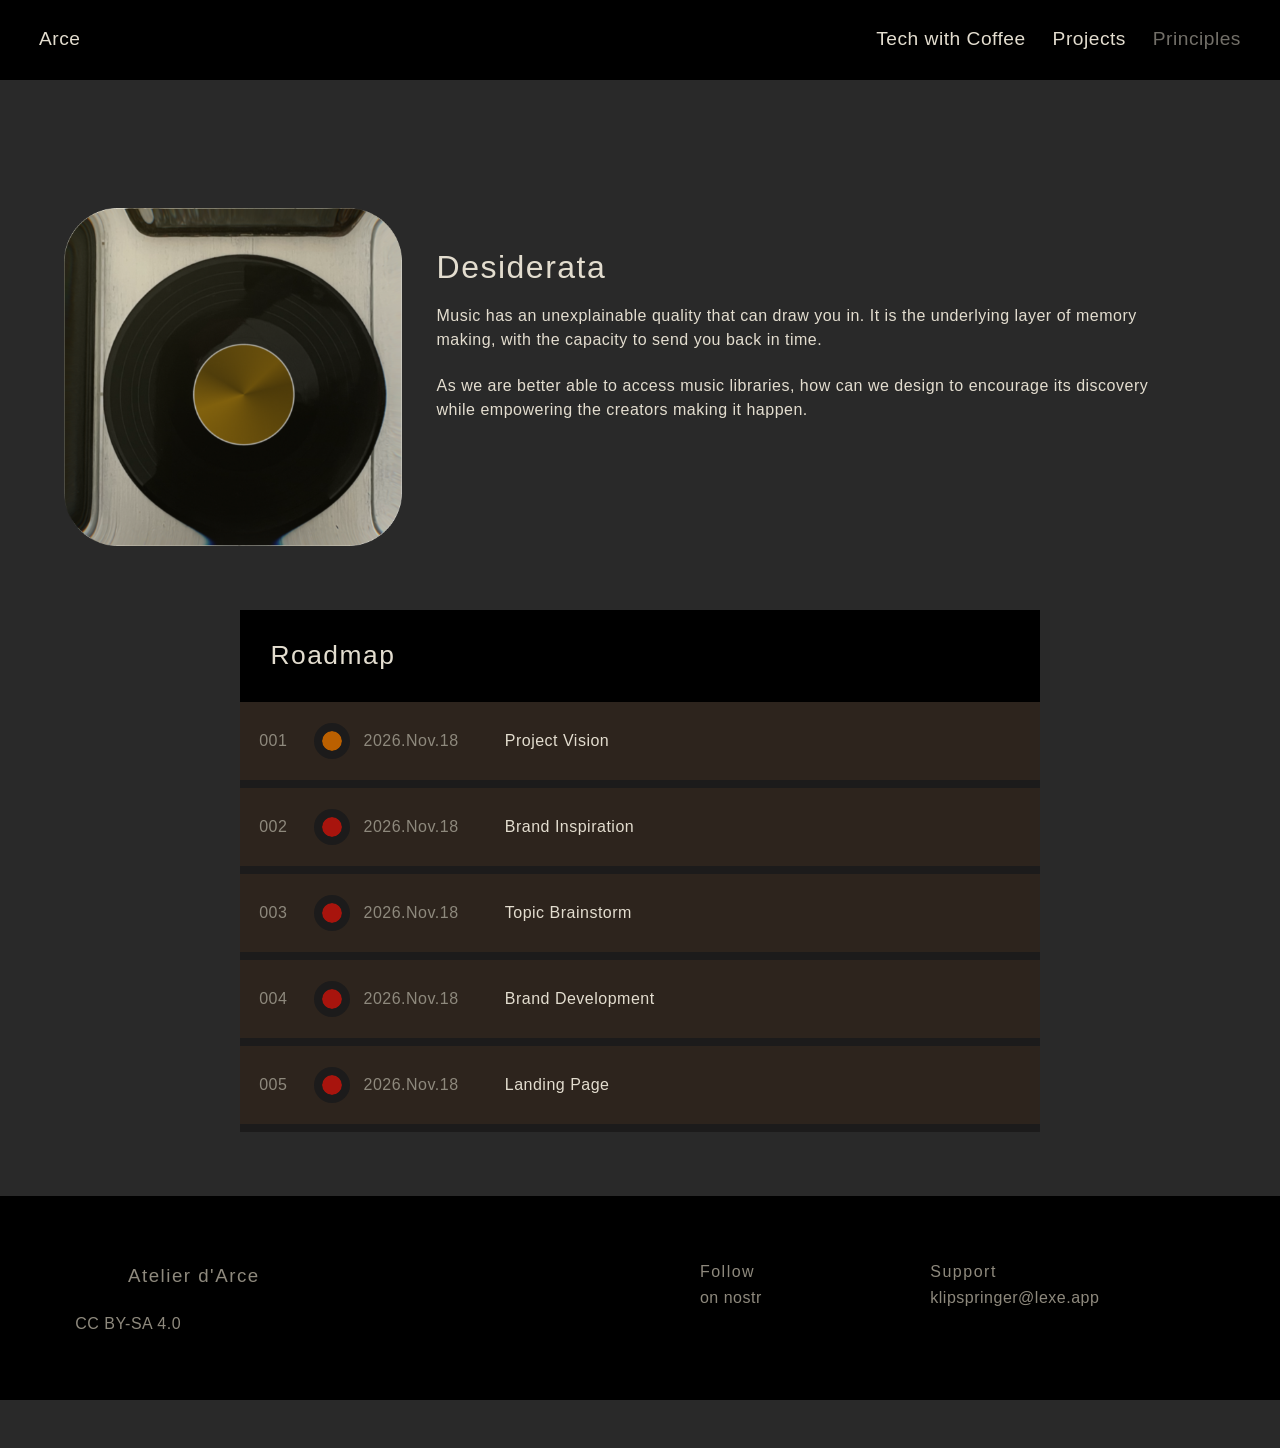
==== projects/desiderata/index.html @ 09f1104c "Project page starter" ====
<!DOCTYPE html>
<html lang="en">
	<head>
		<meta charset="UTF-8">
		<meta name="viewport" content="width=device-width, initial-scale=1.0">
		<title>Desiderata</title>
		<link rel="stylesheet" href="../../assets/styles/arce-styles.css">
	</head>
	<body itemscope itemtype= "https://schema.org/publisher">
		<!--- find your way --->
		<nav id="nav">
			<div class="nav-container">
				<div itemprop="creator" class="name">
					<a href="../../index.html" alt="home">Arce</a>
				</div>
				<ul class="nav-categories">
					<li class="nav-item">
						<a href="../../index.html#field-notes" alt="Tech Over Coffee">Tech with Coffee
						</a>
					</li>
					<li class="nav-item">
						<a href="../../index.html#projects" alt="Projects">Projects
						</a>
					</li>
					<li class="nav-item greyed-out">
						<a href="#principles" alt="Principles">Principles
						</a>
					</li>
					
				</ul>
			</div>
		</nav>
		<!--- header --->
		<header id="project">
			<div class="project">
				<div class="project-image">
					<img src="../../assets/images/projects/project-card-desiderata.png">
				</div>
				<div class="project-description">
					<h1 itemprop="" class="">Desiderata</h1>
					<p itemprop="" class="">Music has an unexplainable quality that can draw you in. It is the underlying layer of memory making, with the capacity to send you back in time.</p>
					<p>As we are better able to access music libraries, how can we design to encourage its discovery while empowering the creators making it happen.</p>
				</div>
			</div>
		</header>
		<!--- latest blog entry --->
		<section id="roadmap">
			<!--- title --->
			<div class="roadmap">
				<h2>Roadmap</h2>
			</div>
			<!--- entry 001 --->
			<div class="roadmap-data">
				<div class="roadmap-series"><p>001</p></div>
				<div class="roadmap-radio">
					<span class="circle set"></span>
					<div class="roadmap-date"><p>&nbsp; 2026.Nov.18</p></div>
				</div>
				<!--- title --->
				<div class="roadmap-entry"><p>Project Vision</p></div>
			</div>
			<!--- entry 002 --->
			<div class="roadmap-data">
				<div class="roadmap-series"><p>002</p></div>
				<div class="roadmap-radio">
					<span class="circle ready"></span>
					<div class="roadmap-date"><p>&nbsp; 2026.Nov.18</p></div>
				</div>
				<!--- title --->
				<div class="roadmap-entry"><p>Brand Inspiration</p></div>
			</div>
			<!--- entry 003 --->
			<div class="roadmap-data">
				<div class="roadmap-series"><p>003</p></div>
				<div class="roadmap-radio">
					<span class="circle ready"></span>
					<div class="roadmap-date"><p>&nbsp; 2026.Nov.18</p></div>
				</div>
				<!--- title --->
				<div class="roadmap-entry"><p>Topic Brainstorm</p></div>
			</div>
			<!--- entry 004 --->
			<div class="roadmap-data">
				<div class="roadmap-series"><p>004</p></div>
				<div class="roadmap-radio">
					<span class="circle ready"></span>
					<div class="roadmap-date"><p>&nbsp; 2026.Nov.18</p></div>
				</div>
				<!--- title --->
				<div class="roadmap-entry"><p>Brand Development</p></div>
			</div>
			<!--- entry 005 --->
			<div class="roadmap-data">
				<div class="roadmap-series"><p>005</p></div>
				<div class="roadmap-radio">
					<span class="circle ready"></span>
					<div class="roadmap-date"><p>&nbsp; 2026.Nov.18</p></div>
				</div>
				<!--- title --->
				<div class="roadmap-entry"><p>Landing Page</p></div>
			</div>
		</section>
		<footer>
			<div class="footer-container">
				<!--- about --->
				<div class="footer-about">
					<h3 itemprop="about" class="">Atelier d'Arce</h3>
					<span itemprop="" class=""><p></p>
				</span>
			</div>
			<!--- social ---->
			<div class="footer-social">
				<h4 class="">Follow</h4>
				<span itemprop="" class="">
					<a class="" href="https://primal.net/p/npub10c0uh9c9f75hp05l93kd2wf4u8udp2t6h0v8sjzt6u84h473e7fsq4uxz2" target="_bank" Alt="Arce on nostr (Primal)"><p>on nostr</p></a>
				</span>
			</div>
			<!--- support ---->
			<div class="footer-support">
				<h4 class="">Support</h4>
				<span itemprop="" class="">
					<a class="" href=""><p>klipspringer@lexe.app</p></a>
				</span>
			</div>
		</div>
		<div class="footer-container-license">
			<div itemprop="license" class="license">
				<a target="_blank" href="https://creativecommons.org/licenses/by-sa/4.0/">CC BY-SA 4.0</a>
				<img src="https://mirrors.creativecommons.org/presskit/icons/cc.svg" alt="" style="max-width: 1em;margin-left: .2em;">
				<img src="https://mirrors.creativecommons.org/presskit/icons/by.svg" alt="" style="max-width: 1em; margin-left: .2em;">
				<img src="https://mirrors.creativecommons.org/presskit/icons/sa.svg" alt="" style="max-width: 1em; margin-left: .2em;">
		</div>
	</div>
	</footer>
</body>
</html>
---- assets/styles/arce-styles.css ----
*{
	margin: 0;
	padding: 0;
	box-sizing: border-box;
}

html {
	font-family: "Helvetica", sans-serif;
	font-size: 100%;

}

:root {
	/* backgrounds */
	--background: #292929;
	--bar: black;
	--bento: #1F1F1C;
	--notes: #1C1B1B;
	/* text */
	--color-100: #E3DDCF;
	--color-200: #8E897D;
	--color-300: #6C675A;
	--color-400: #2D241D;
	--color-500: #1C1B1B;
	--text-color-nav-hover: #8F6236;
	--text-color-nav-active: GoldenRod;
	--text-color-page: black;
	/* buttons */
	--button-primary: #8F6236;
	--button-secondary: #8E897D;
	--button-text-secondary: #1C1B1B;
	--button-ready: #A8140D;
	--button-set: #BB6000;
	--button-go: #378106;

}

body {
	display: flex;
	flex-direction: column;
	/* Alignment */
	align-items: center;
	justify-items: center;
	/* Colors */
	background-color: var(--background);
	color: var(--color-100);
	font-family: sans-serif;
	margin: 0;
}

h1, h2, h3, h4, h5 {
	font-family: "Garamond", sans-serif;
	font-weight: 400;
	letter-spacing: 1.5px;
	text-align: center;
	padding: .4rem;
}

p, a {
	line-height: 1.5em;
	letter-spacing: .5px;
	padding: .7em;
}

img {
	flex: auto;
	max-width: 100%;
	vertical-align: middle;
	height: auto;
}

.greyed-out {
	pointer-events: none;
	opacity: 0.5;
}

/* finding your way */

nav {
	width: 100%;
	margin-bottom: 5%;
}

.nav-container {
	display: flex;
	justify-content: space-between;
	background-color: var(--bar);
	index: 1;
	padding: 2%;
	font-size: 1.2rem;
}

.nav-container a:link {
	text-decoration: none;
	color: var(--color-100);
}

.nav-container a:visited {
	color: var(--color-200);
	font-weight: normal;
}

.nav-container a:hover {
	color: var(--button-primary);
}

.nav-container a:active {
	color: var(--button-set);
}

.name a, .name a:visited {
	color: var(--color-100);
}

.nav-categories {
	display: flex;
	justify-items: space-between;
	text-decoration: none;
	list-style: none;
}


/* title */

header #about, header #project {
	max-width: 1200px;
	min-width: 0;
	width: 100%;
	display: flex;
	flex-direction: column;
}

header h1 {
	font-size: 2.0rem;
	color: var(--color-100);
}

header h2 { 
	font-size: 1.3rem;
	margin: 0;
	color: var(--color-200);
}

/* sections */
/* what's in a bento box */

#projects {
	display: flex;
	justify-content: center;
	align-content: center;
}

.bento-box { 
	display: grid;
	grid-auto-columns: 200px;
	grid-auto-rows: 200px;
	grid-template-areas: 
	"box-1 box-1 box-2 box-3"
	"box-1 box-1 box-4 box-3";
	gap: .5rem;
	padding: 5%;
}

.box {
	justify-items: center;
	align-items: center;
	object-fit: fill;
}

.box img {
	object-fit: cover;
	width: 100%;
	height: 100%;
}

.box a:hover img {
	border: 1px solid var(--button-primary);
	border-radius: 1.5em;
	box-shadow: 0 0 1px 1px #B8860B;
}

/* projects */
.project {
	display: flex;
	padding: 5%;
}

.project-image img {
}

.project-description {
	padding: 3%;
}

.project-description h1 {
	text-align: left;
	padding-left: 0;
}

.project-description p {
	text-align: left;
	padding-left: 0;
}

/* Roadmap */

section #roadmap {
	display: flex;
	flex-direction: column;
	justify-items: center;
	align-items: center;
	width: 100%;

}

#roadmap {
	display: flex;
	flex-direction: column;
	max-width: 800px;
	width: 100%;
	/* Styling */
	background-color: var(--notes);
	color: var(--color-100);
	min-width: 0;
	margin-bottom: 5%;
}

.roadmap { 
	background-color: var(--bar);
	font-size: 1.1rem;
	padding: 3%;
	margin: 0;
}

.roadmap h2 {
	text-align: left;
}

.roadmap-data {
	display: flex;
	gap: 1rem;
	align-items: center;
	width: 100%;
	padding: 1%;
	background: var(--color-400);
	border-bottom: 8px solid var(--color-500);
}

.roadmap-radio {
	display: inline-flex;
	align-items: center;
	padding: 1%;
}

.roadmap-radio .circle {
	height: 20px;
	width: 20px;
	border-radius: 50%;
}

.roadmap-radio .ready {
	background-color: var(--button-ready);
	outline: 8px solid var(--color-500);
}

.roadmap-radio .set {
	background-color: var(--button-set);
	outline: 8px solid var(--color-500);
}

.roadmap-radio .go {
	background-color: var(--button-go);
	outline: 8px solid var(--color-500);
}

.roadmap-series {
	font-size: 1rem;
	color: var(--color-200);
}

.roadmap-date {
	color: var(--color-200);

}
.roadmap-entry {
	font-size: 1rem;
	font-weight: 400;
}


/* journaling */

article {
	display: flex;
	flex-direction: column;
	justify-items: center;
	align-items: center;
	width: 100%;

}


#field-notes {
	display: flex;
	flex-direction: column;
	max-width: 1260px;
	/* Styling */
	background-color: var(--notes);
	color: var(--color-100);
	min-width: 0;
	padding-bottom: 3%;
}

.notes-about { 
	background-color: var(--bar);
	font-size: 1.1rem;
	padding: 3%;
	margin: 0;
}

.notes-data {
	display: flex;
	justify-content: space-between;
	align-items: baseline;
	width: 100%;
	padding: 1% 0;
	background: var(--color-400);
}

.date {
	padding: 1%;

}
.series {
	padding: 1%;

}

.note {
	display: flex;
	justify-items: space-between;
	width: 100%;
	padding: 2%;
	background: var(--notes);
	color: var(--color-100);
	border-radius: 8rem;
}

.backstory {
	padding: 2%;
}

.note h3 {
	text-align: left;
	padding-top: 3%;
	font-size: 1.4rem;
	line-height: 1.6rem;
}

.note p {
}

.note-image img {
	max-width: 450px;
}

/* Footer */

footer {
display: flex;
flex-direction: column;
width: 100%;
/* Alignment */
justify-content: center;
align-content: center;
background-color: var(--bar);
color: var(--color-200);
padding: 5%;
min-width: 0;
}

.footer-container {
	display: flex;
	max-width: 100%;
	/* Alignment */
	align-content: center;
	justify-content: center;
		/* Styling */
	color: var(--text-color-light);
	line-height: 1.2em;
}

.footer-container h4, .footer-container p, .footer-container a {
	padding: 1%;
	text-align: left;
}

.footer-container a:hover {
	color: var(--button-primary);
	text-decoration: underline;
}

.footer-about {
	width: 50%;

}

.footer-social {
	width: 20%;
}

.footer-support {
	width: 20%;
}

.footer-support a {
	pointer-events: none;
}

.footer-container h3, .footer-container p {
	text-align: left;
}

footer a {
	color: var(--text-button);
	text-decoration: none;
}

.footer-container .license {
	display: flex;
	width: 100%;
	align-content: center;
	justify-content: center;
	padding: 5%;

}

.license {
	
}


/* Large devices */
@media only screen and (min-width: 75rem) {

	.bento-box {
		display: grid;
		grid-auto-columns: 250px;
		grid-auto-rows: 250px;
		grid-template-areas:
		"box-1 box-1 box-2 box-3"
		"box-1 box-1 box-4 box-3";
	}
}

/* Medium devices */
@media only screen and (max-width: 62rem) {

	.bento-box {
		display: grid;
		grid-auto-columns: 200px;
		grid-auto-rows: 200px;
		grid-template-areas:
		"box-1 box-1 box-2 box-3"
		"box-1 box-1 box-4 box-3";
	}

		.backstory {
		max-width: 100%;
		min-width: 0;
	}

	.note-image img {
		max-width: 100%;
		height: auto;
	}
}

/* Small devices */
@media only screen and (max-width: 48.75rem) {

	.bento-box {
		display: grid;
		grid-auto-columns: 200px;
		grid-auto-rows: 200px;
		grid-template-areas:
		"box-1 box-1"
		"box-1 box-1"
		"box-2 box-3"
		"box-4 box-3";
	}

	.note {
	display: flex;
	flex-wrap: wrap;
}

	.backstory {
		order: 2;
		width: 100%;
	}

	.note-image img {
		order: 1;
	}
}

/* Mobile */
@media only screen and (max-width: 37.5rem) {

	.backstory {
		order: 2;
		width: 100%;
	}

	.note-image img {
		order: 1;
		display: flex;
		flex-wrap: wrap;
		flex: auto;
		padding-top: 3%;
	}

	.bento-box {
		display: grid;
		grid-auto-columns: 180px;
	  grid-auto-rows: 180px;
		grid-template-areas:
		"box-1 box-1"
		"box-1 box-1"
		"box-2 box-3"
		"box-4 box-3";
	}

	.footer-container {
		display: flex;
		flex-wrap: wrap;
		gap: 0.5rem;
}

	.footer-about, .footer-social, .footer-support {
		padding: 1rem;
		width: 100%;
	}

	.footer-about h3, .footer-social h3, .footer-support h3, 
	.footer-about p, .footer-social p, .footer-support p 
	.footer-about a, .footer-social a, .footer-support a {
		line-height: 1.8rem;
		padding: 0;
	}

}
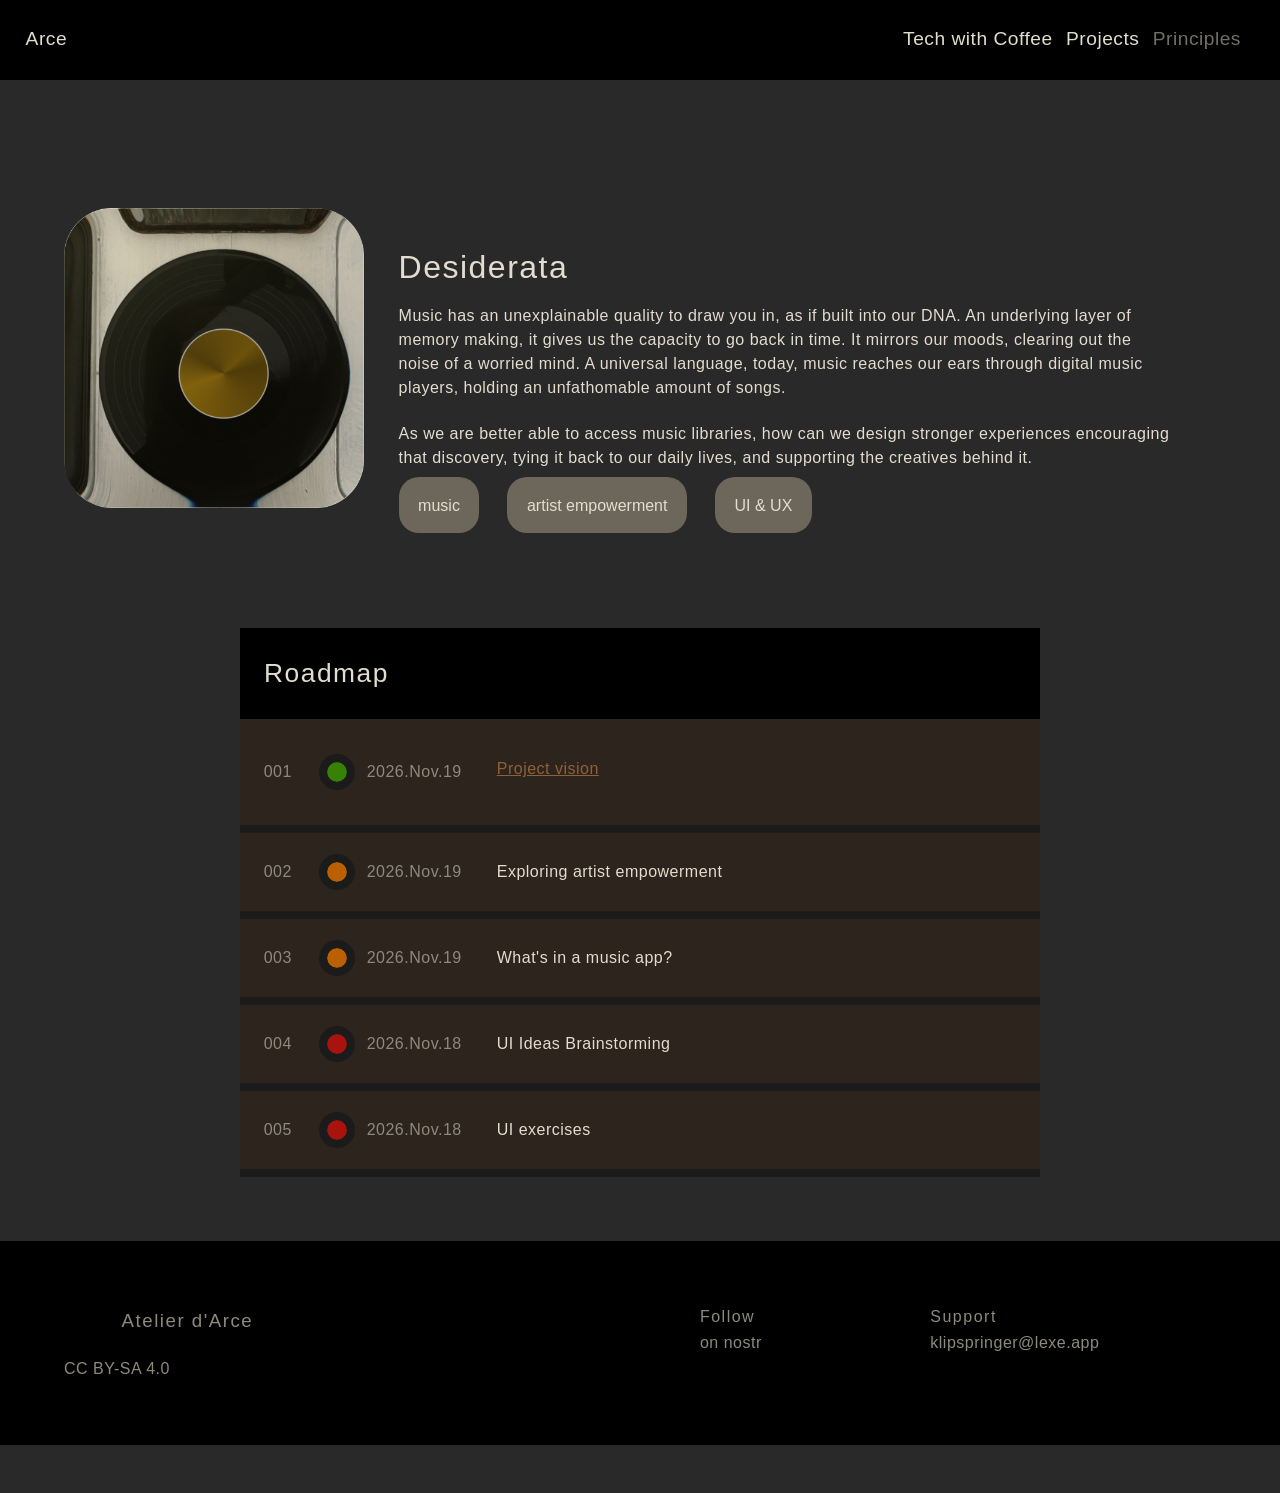
==== commit 5686ae5f: "Projects' visions" ====
--- a/projects/desiderata/index.html
+++ b/projects/desiderata/index.html
@@ -38,8 +38,11 @@
 				</div>
 				<div class="project-description">
 					<h1 itemprop="" class="">Desiderata</h1>
-					<p itemprop="" class="">Music has an unexplainable quality that can draw you in. It is the underlying layer of memory making, with the capacity to send you back in time.</p>
-					<p>As we are better able to access music libraries, how can we design to encourage its discovery while empowering the creators making it happen.</p>
+					<p itemprop="" class="">Music has an unexplainable quality to draw you in, as if built into our DNA. An underlying layer of memory making, it gives us the capacity to go back in time. It mirrors our moods, clearing out the noise of a worried mind. A universal language, today, music reaches our ears through digital music players, holding an unfathomable amount of songs.</p>
+					<p>As we are better able to access music libraries, how can we design stronger experiences encouraging that discovery, tying it back to our daily lives, and supporting the creatives behind it.</p>
+					<span class="keyword">music</span>
+					<span class="keyword">artist empowerment</span>
+					<span class="keyword">UI & UX</span>
 				</div>
 			</div>
 		</header>
@@ -53,51 +56,51 @@
 			<div class="roadmap-data">
 				<div class="roadmap-series"><p>001</p></div>
 				<div class="roadmap-radio">
-					<span class="circle set"></span>
-					<div class="roadmap-date"><p>&nbsp; 2026.Nov.18</p></div>
+					<span class="circle go"></span>
+					<div class="roadmap-date"><p>&nbsp; &nbsp; 2026.Nov.19</p></div>
 				</div>
 				<!--- title --->
-				<div class="roadmap-entry"><p>Project Vision</p></div>
+				<div class="roadmap-entry"><a href="#project"><p>Project vision</p></a></div>
 			</div>
 			<!--- entry 002 --->
 			<div class="roadmap-data">
 				<div class="roadmap-series"><p>002</p></div>
 				<div class="roadmap-radio">
-					<span class="circle ready"></span>
-					<div class="roadmap-date"><p>&nbsp; 2026.Nov.18</p></div>
+					<span class="circle set"></span>
+					<div class="roadmap-date"><p>&nbsp; &nbsp; 2026.Nov.19</p></div>
 				</div>
 				<!--- title --->
-				<div class="roadmap-entry"><p>Brand Inspiration</p></div>
+				<div class="roadmap-entry"><p>Exploring artist empowerment</p></div>
 			</div>
 			<!--- entry 003 --->
 			<div class="roadmap-data">
 				<div class="roadmap-series"><p>003</p></div>
 				<div class="roadmap-radio">
-					<span class="circle ready"></span>
-					<div class="roadmap-date"><p>&nbsp; 2026.Nov.18</p></div>
+					<span class="circle set"></span>
+					<div class="roadmap-date"><p>&nbsp; &nbsp; 2026.Nov.19</p></div>
 				</div>
 				<!--- title --->
-				<div class="roadmap-entry"><p>Topic Brainstorm</p></div>
+				<div class="roadmap-entry"><p>What's in a music app?</p></div>
 			</div>
 			<!--- entry 004 --->
 			<div class="roadmap-data">
 				<div class="roadmap-series"><p>004</p></div>
 				<div class="roadmap-radio">
 					<span class="circle ready"></span>
-					<div class="roadmap-date"><p>&nbsp; 2026.Nov.18</p></div>
+					<div class="roadmap-date"><p>&nbsp; &nbsp; 2026.Nov.18</p></div>
 				</div>
 				<!--- title --->
-				<div class="roadmap-entry"><p>Brand Development</p></div>
+				<div class="roadmap-entry"><p>UI Ideas Brainstorming</p></div>
 			</div>
 			<!--- entry 005 --->
 			<div class="roadmap-data">
 				<div class="roadmap-series"><p>005</p></div>
 				<div class="roadmap-radio">
 					<span class="circle ready"></span>
-					<div class="roadmap-date"><p>&nbsp; 2026.Nov.18</p></div>
+					<div class="roadmap-date"><p>&nbsp; &nbsp; 2026.Nov.18</p></div>
 				</div>
 				<!--- title --->
-				<div class="roadmap-entry"><p>Landing Page</p></div>
+				<div class="roadmap-entry"><p>UI exercises</p></div>
 			</div>
 		</section>
 		<footer>
--- a/assets/styles/arce-styles.css
+++ b/assets/styles/arce-styles.css
@@ -53,13 +53,21 @@
 	font-weight: 400;
 	letter-spacing: 1.5px;
 	text-align: center;
-	padding: .4rem;
+	padding: .4rem .4rem .4rem 0;
 }
 
 p, a {
 	line-height: 1.5em;
 	letter-spacing: .5px;
-	padding: .7em;
+	padding: .7em .7em .7em 0;
+}
+
+.keyword {
+	background-color: var(--color-300);
+	padding: 2.5%;
+	margin: 0 3% 0 0;
+	line-height: 3rem;
+	border-radius: 20px;
 }
 
 img {
@@ -186,6 +194,7 @@
 }
 
 .project-image img {
+	min-width: 300px;
 }
 
 .project-description {
@@ -276,17 +285,30 @@
 .roadmap-series {
 	font-size: 1rem;
 	color: var(--color-200);
+	padding-left: 2%;
 }
 
 .roadmap-date {
 	color: var(--color-200);
 
 }
+
 .roadmap-entry {
 	font-size: 1rem;
 	font-weight: 400;
 }
 
+.roadmap-entry a {
+	color: var(--button-primary);
+}
+
+.roadmap-entry a:hover {
+	color: var(--color-100);
+}
+
+.roadmap-entry a p {
+	padding-top: 30px;
+}
 
 /* journaling */
 
@@ -479,6 +501,18 @@
 /* Small devices */
 @media only screen and (max-width: 48.75rem) {
 
+		.project-image img {
+			display: flex;
+			flex-wrap: wrap;
+}
+
+.project-description {
+	display: flex;
+			flex-wrap: wrap;
+	width: 100%;
+	padding: 3%;
+}
+
 	.bento-box {
 		display: grid;
 		grid-auto-columns: 200px;
@@ -508,6 +542,15 @@
 /* Mobile */
 @media only screen and (max-width: 37.5rem) {
 
+.project {
+	display: flex;
+	flex-wrap: wrap;
+}
+
+.project-image img {
+	min-width: 200px;
+}
+
 	.backstory {
 		order: 2;
 		width: 100%;
